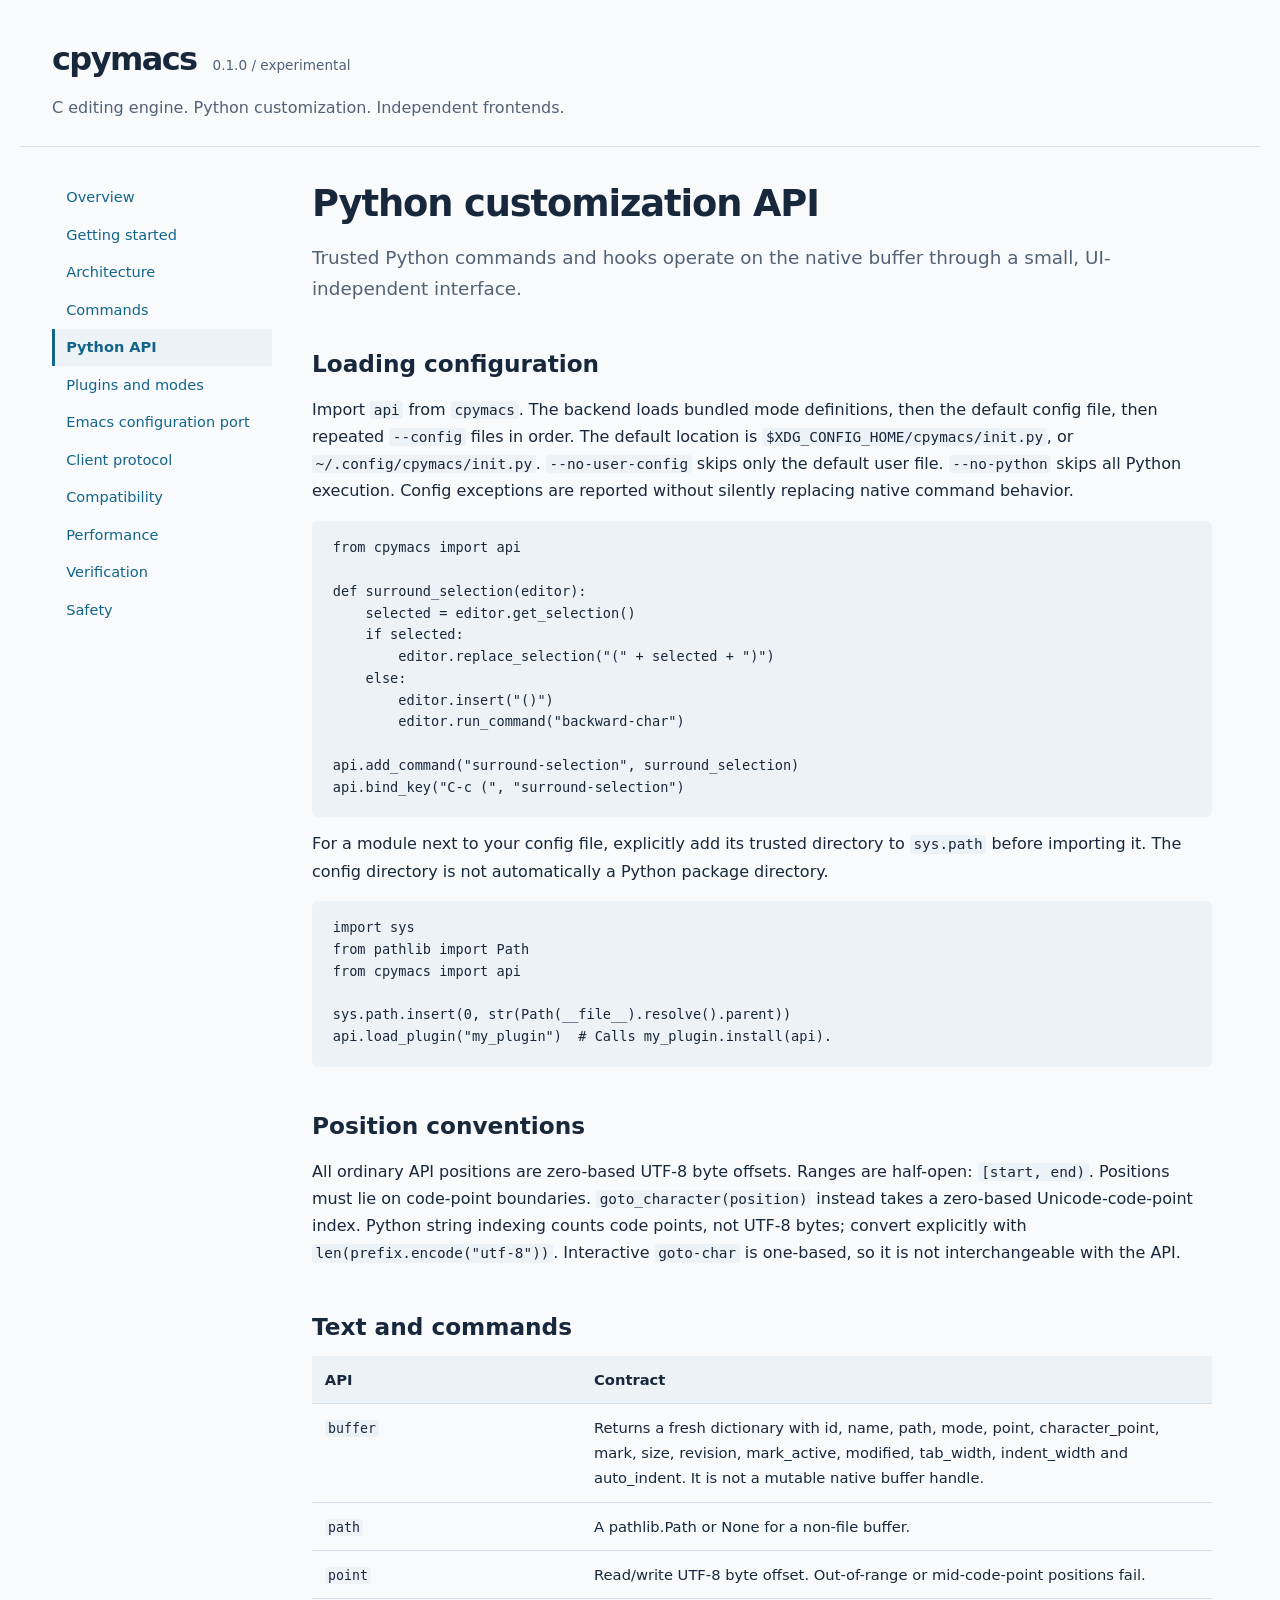
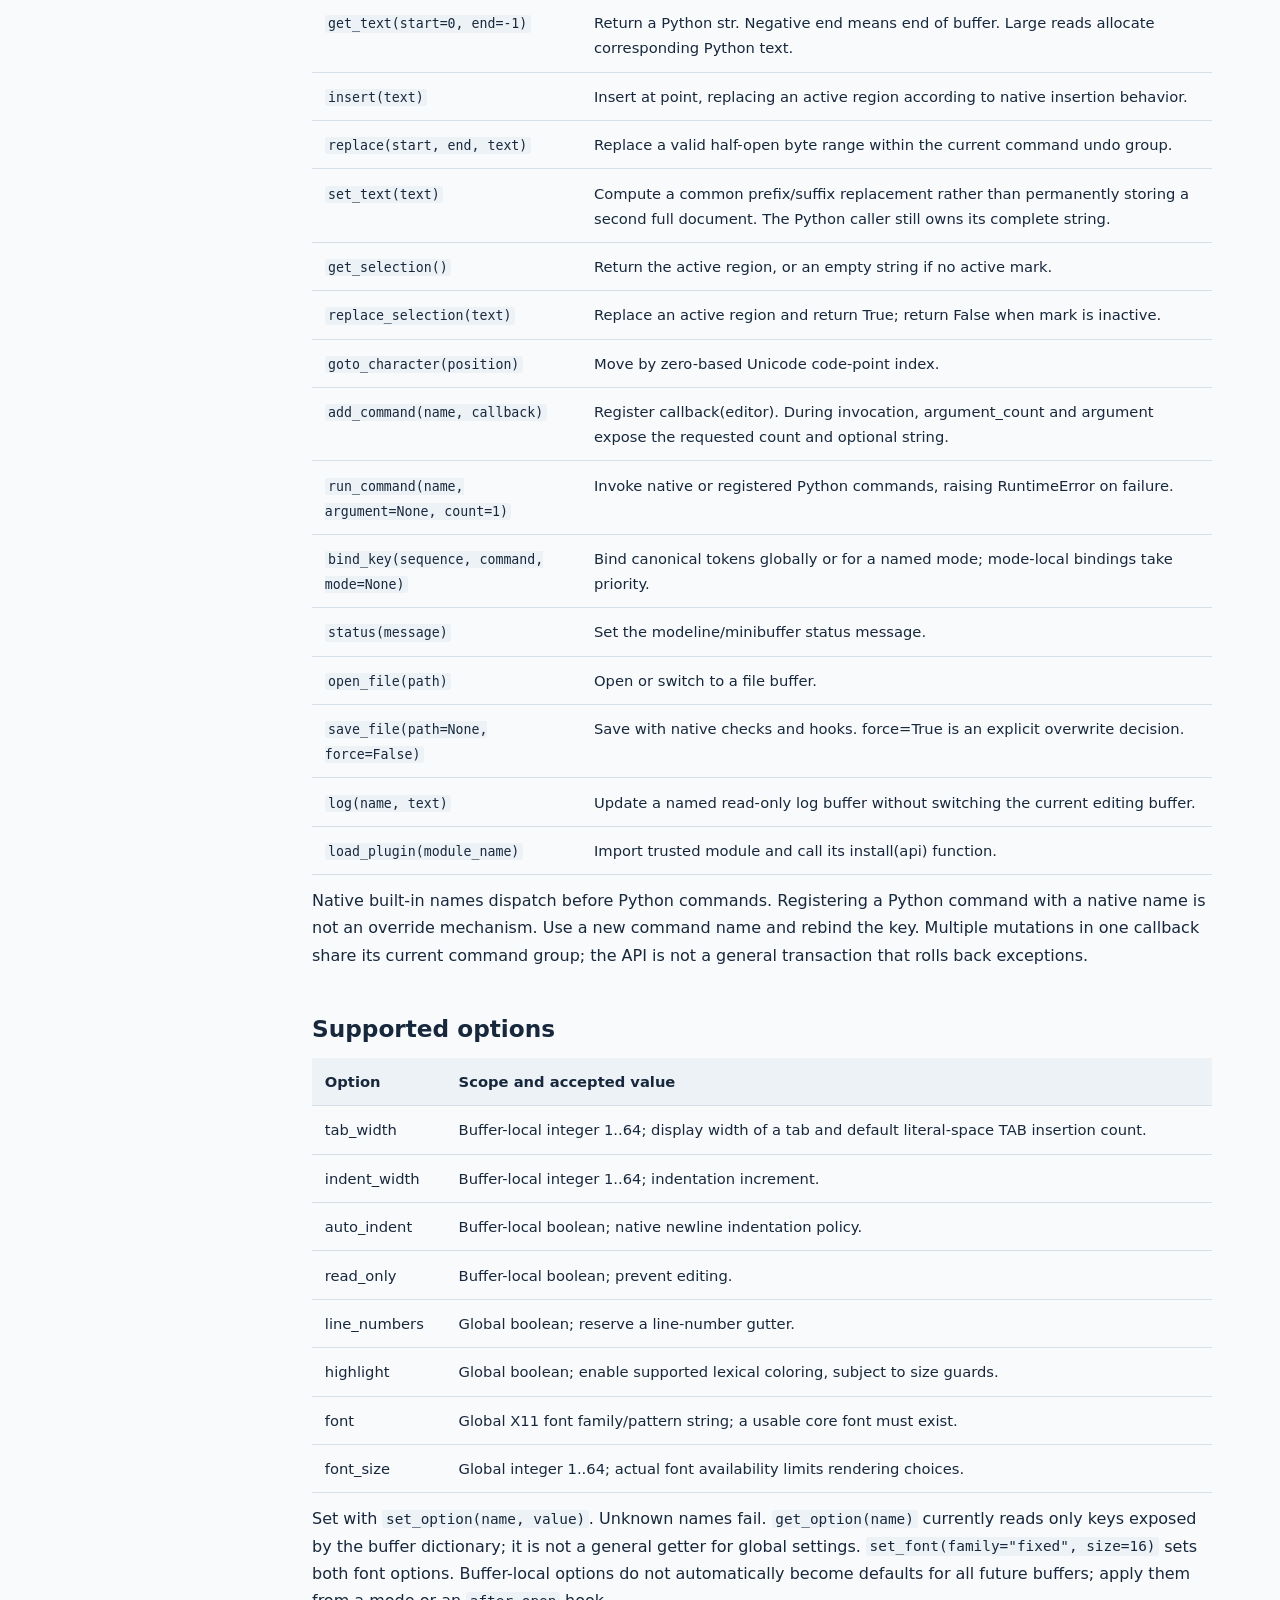
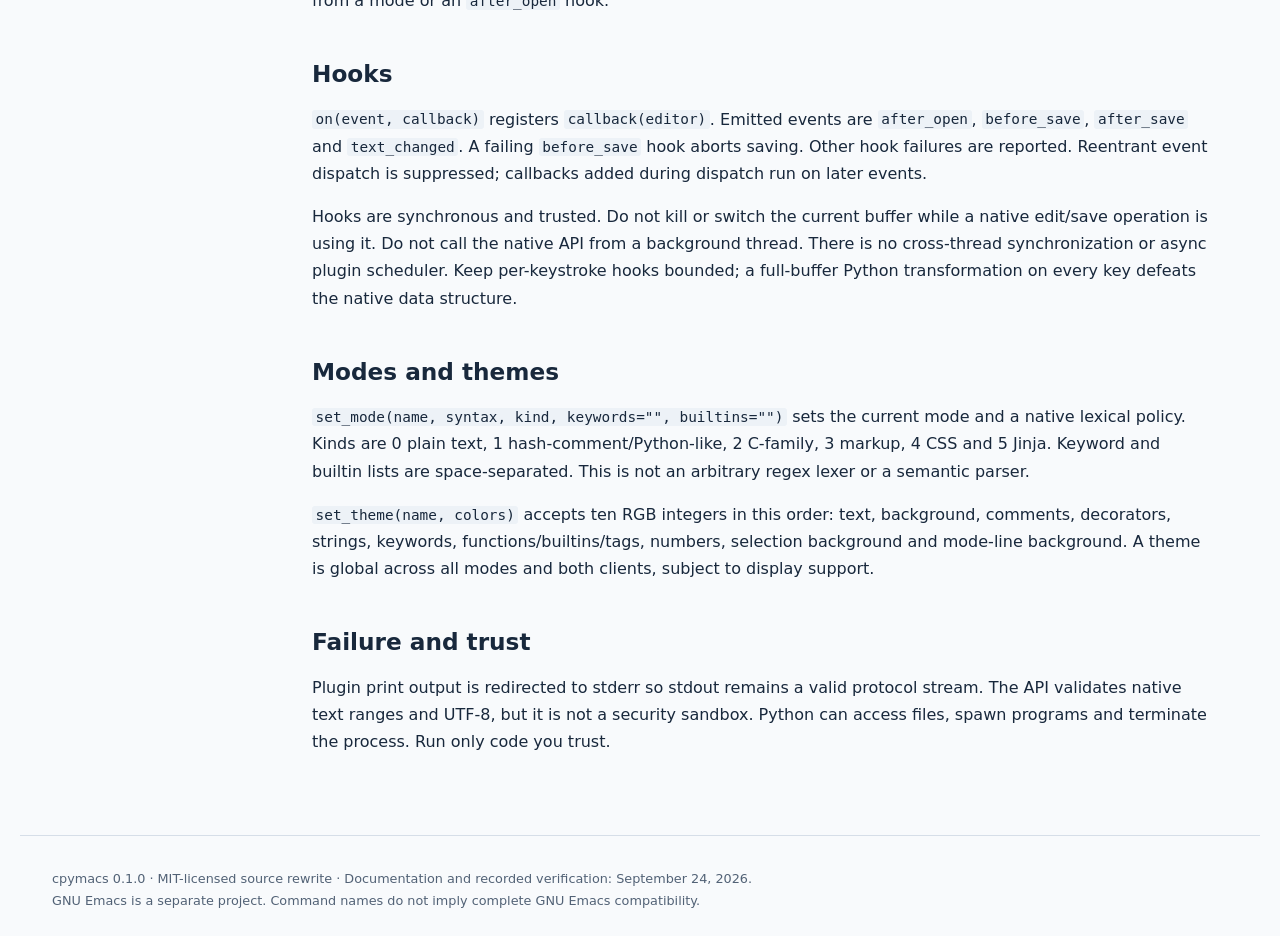
==== docs/api.html @ 04d6dc3b "add codes" ====
<!doctype html>
<html lang="en"><head><meta charset="utf-8"><meta name="viewport" content="width=device-width, initial-scale=1"><meta name="description" content="Trusted Python commands and hooks operate on the native buffer through a small, UI-independent interface."><title>Python customization API | cpymacs</title><link rel="stylesheet" href="style.css"></head>
<body><a class="skip" href="#content">Skip to content</a><header><a class="brand" href="index.html">cpymacs</a><span class="version">0.1.0 / experimental</span><p>C editing engine. Python customization. Independent frontends.</p></header>
<div class="layout"><nav aria-label="Documentation"><a href="index.html">Overview</a><a href="getting-started.html">Getting started</a><a href="architecture.html">Architecture</a><a href="commands.html">Commands</a><a href="api.html" aria-current="page">Python API</a><a href="plugins.html">Plugins and modes</a><a href="migration.html">Emacs configuration port</a><a href="protocol.html">Client protocol</a><a href="compatibility.html">Compatibility</a><a href="performance.html">Performance</a><a href="verification.html">Verification</a><a href="safety.html">Safety</a></nav><main id="content"><h1>Python customization API</h1><p class="lede">Trusted Python commands and hooks operate on the native buffer through a small, UI-independent interface.</p><h2>Loading configuration</h2><p>Import <code>api</code> from <code>cpymacs</code>. The backend loads bundled mode definitions, then the default config file, then repeated <code>--config</code> files in order. The default location is <code>$XDG_CONFIG_HOME/cpymacs/init.py</code>, or <code>~/.config/cpymacs/init.py</code>. <code>--no-user-config</code> skips only the default user file. <code>--no-python</code> skips all Python execution. Config exceptions are reported without silently replacing native command behavior.</p><pre><code class="language-python">from cpymacs import api

def surround_selection(editor):
    selected = editor.get_selection()
    if selected:
        editor.replace_selection(&quot;(&quot; + selected + &quot;)&quot;)
    else:
        editor.insert(&quot;()&quot;)
        editor.run_command(&quot;backward-char&quot;)

api.add_command(&quot;surround-selection&quot;, surround_selection)
api.bind_key(&quot;C-c (&quot;, &quot;surround-selection&quot;)</code></pre>
<p>For a module next to your config file, explicitly add its trusted directory to <code>sys.path</code> before importing it. The config directory is not automatically a Python package directory.</p><pre><code class="language-python">import sys
from pathlib import Path
from cpymacs import api

sys.path.insert(0, str(Path(__file__).resolve().parent))
api.load_plugin(&quot;my_plugin&quot;)  # Calls my_plugin.install(api).</code></pre>
<h2>Position conventions</h2><p>All ordinary API positions are zero-based UTF-8 byte offsets. Ranges are half-open: <code>[start, end)</code>. Positions must lie on code-point boundaries. <code>goto_character(position)</code> instead takes a zero-based Unicode-code-point index. Python string indexing counts code points, not UTF-8 bytes; convert explicitly with <code>len(prefix.encode("utf-8"))</code>. Interactive <code>goto-char</code> is one-based, so it is not interchangeable with the API.</p>
<h2>Text and commands</h2><div class="table-scroll"><table><thead><tr><th scope="col">API</th><th scope="col">Contract</th></tr></thead><tbody><tr><td><code>buffer</code></td><td>Returns a fresh dictionary with id, name, path, mode, point, character_point, mark, size, revision, mark_active, modified, tab_width, indent_width and auto_indent. It is not a mutable native buffer handle.</td></tr><tr><td><code>path</code></td><td>A pathlib.Path or None for a non-file buffer.</td></tr><tr><td><code>point</code></td><td>Read/write UTF-8 byte offset. Out-of-range or mid-code-point positions fail.</td></tr><tr><td><code>get_text(start=0, end=-1)</code></td><td>Return a Python str. Negative end means end of buffer. Large reads allocate corresponding Python text.</td></tr><tr><td><code>insert(text)</code></td><td>Insert at point, replacing an active region according to native insertion behavior.</td></tr><tr><td><code>replace(start, end, text)</code></td><td>Replace a valid half-open byte range within the current command undo group.</td></tr><tr><td><code>set_text(text)</code></td><td>Compute a common prefix/suffix replacement rather than permanently storing a second full document. The Python caller still owns its complete string.</td></tr><tr><td><code>get_selection()</code></td><td>Return the active region, or an empty string if no active mark.</td></tr><tr><td><code>replace_selection(text)</code></td><td>Replace an active region and return True; return False when mark is inactive.</td></tr><tr><td><code>goto_character(position)</code></td><td>Move by zero-based Unicode code-point index.</td></tr><tr><td><code>add_command(name, callback)</code></td><td>Register callback(editor). During invocation, argument_count and argument expose the requested count and optional string.</td></tr><tr><td><code>run_command(name, argument=None, count=1)</code></td><td>Invoke native or registered Python commands, raising RuntimeError on failure.</td></tr><tr><td><code>bind_key(sequence, command, mode=None)</code></td><td>Bind canonical tokens globally or for a named mode; mode-local bindings take priority.</td></tr><tr><td><code>status(message)</code></td><td>Set the modeline/minibuffer status message.</td></tr><tr><td><code>open_file(path)</code></td><td>Open or switch to a file buffer.</td></tr><tr><td><code>save_file(path=None, force=False)</code></td><td>Save with native checks and hooks. force=True is an explicit overwrite decision.</td></tr><tr><td><code>log(name, text)</code></td><td>Update a named read-only log buffer without switching the current editing buffer.</td></tr><tr><td><code>load_plugin(module_name)</code></td><td>Import trusted module and call its install(api) function.</td></tr></tbody></table></div>
<p>Native built-in names dispatch before Python commands. Registering a Python command with a native name is not an override mechanism. Use a new command name and rebind the key. Multiple mutations in one callback share its current command group; the API is not a general transaction that rolls back exceptions.</p>
<h2>Supported options</h2><div class="table-scroll"><table><thead><tr><th scope="col">Option</th><th scope="col">Scope and accepted value</th></tr></thead><tbody><tr><td>tab_width</td><td>Buffer-local integer 1..64; display width of a tab and default literal-space TAB insertion count.</td></tr><tr><td>indent_width</td><td>Buffer-local integer 1..64; indentation increment.</td></tr><tr><td>auto_indent</td><td>Buffer-local boolean; native newline indentation policy.</td></tr><tr><td>read_only</td><td>Buffer-local boolean; prevent editing.</td></tr><tr><td>line_numbers</td><td>Global boolean; reserve a line-number gutter.</td></tr><tr><td>highlight</td><td>Global boolean; enable supported lexical coloring, subject to size guards.</td></tr><tr><td>font</td><td>Global X11 font family/pattern string; a usable core font must exist.</td></tr><tr><td>font_size</td><td>Global integer 1..64; actual font availability limits rendering choices.</td></tr></tbody></table></div>
<p>Set with <code>set_option(name, value)</code>. Unknown names fail. <code>get_option(name)</code> currently reads only keys exposed by the buffer dictionary; it is not a general getter for global settings. <code>set_font(family="fixed", size=16)</code> sets both font options. Buffer-local options do not automatically become defaults for all future buffers; apply them from a mode or an <code>after_open</code> hook.</p>
<h2>Hooks</h2><p><code>on(event, callback)</code> registers <code>callback(editor)</code>. Emitted events are <code>after_open</code>, <code>before_save</code>, <code>after_save</code> and <code>text_changed</code>. A failing <code>before_save</code> hook aborts saving. Other hook failures are reported. Reentrant event dispatch is suppressed; callbacks added during dispatch run on later events.</p>
<p>Hooks are synchronous and trusted. Do not kill or switch the current buffer while a native edit/save operation is using it. Do not call the native API from a background thread. There is no cross-thread synchronization or async plugin scheduler. Keep per-keystroke hooks bounded; a full-buffer Python transformation on every key defeats the native data structure.</p>
<h2>Modes and themes</h2><p><code>set_mode(name, syntax, kind, keywords="", builtins="")</code> sets the current mode and a native lexical policy. Kinds are 0 plain text, 1 hash-comment/Python-like, 2 C-family, 3 markup, 4 CSS and 5 Jinja. Keyword and builtin lists are space-separated. This is not an arbitrary regex lexer or a semantic parser.</p>
<p><code>set_theme(name, colors)</code> accepts ten RGB integers in this order: text, background, comments, decorators, strings, keywords, functions/builtins/tags, numbers, selection background and mode-line background. A theme is global across all modes and both clients, subject to display support.</p>
<h2>Failure and trust</h2><p>Plugin print output is redirected to stderr so stdout remains a valid protocol stream. The API validates native text ranges and UTF-8, but it is not a security sandbox. Python can access files, spawn programs and terminate the process. Run only code you trust.</p></main></div>
<footer>cpymacs 0.1.0 · MIT-licensed source rewrite · Documentation and recorded verification: September 24, 2026.<br>GNU Emacs is a separate project. Command names do not imply complete GNU Emacs compatibility.</footer></body></html>
---- docs/style.css ----
:root{color-scheme:light dark;--bg:#f8fafc;--surface:#ffffff;--fg:#18283c;--muted:#526276;--accent:#12658a;--line:#d6dee8;--code:#edf2f7;--notice:#fff2d4}
*{box-sizing:border-box}body{margin:0;background:var(--bg);color:var(--fg);font:16px/1.7 system-ui,-apple-system,BlinkMacSystemFont,"Segoe UI",sans-serif}a{color:var(--accent);text-underline-offset:.18em}header,footer{max-width:1240px;margin:auto;padding:2rem 2rem 1.5rem}header{border-bottom:1px solid var(--line)}header p{margin:.5rem 0 0;color:var(--muted)}.brand{font-size:2rem;font-weight:800;letter-spacing:-.05em;text-decoration:none;color:var(--fg)}.version{margin-left:1rem;color:var(--muted);font-size:.85rem}.layout{max-width:1240px;display:grid;grid-template-columns:220px minmax(0,1fr);gap:2.5rem;padding:2rem;margin:auto}nav{display:flex;flex-direction:column;align-self:start;position:sticky;top:1rem;font-size:.91rem}nav a{padding:.4rem .7rem;border-left:3px solid transparent;text-decoration:none}nav a[aria-current=page]{border-color:var(--accent);background:var(--code);font-weight:650}main{min-width:0;max-width:900px}h1{font-size:2.3rem;line-height:1.2;letter-spacing:-.03em;margin:.2rem 0 1rem}h2{font-size:1.45rem;margin:2.2rem 0 .6rem;padding-top:.3rem}h3{font-size:1.1rem;margin:1.5rem 0 .4rem}.lede{font-size:1.15rem;color:var(--muted)}p{margin:.75rem 0 1rem}pre{background:var(--code);padding:1.1rem 1.3rem;border-radius:6px;overflow-x:auto;line-height:1.6;font-size:.85rem}code{font: .9em ui-monospace,"Cascadia Code","DejaVu Sans Mono",monospace}p code,li code,td code{background:var(--code);padding:.08em .25em;border-radius:3px}pre code{font-size:inherit}.notice{background:var(--notice);border-left:4px solid #ad7b0a;padding:1rem 1.2rem;margin:1.5rem 0}.notice p{margin:.2rem 0}.table-scroll{overflow-x:auto}table{width:100%;border-collapse:collapse;font-size:.92rem}th,td{padding:.7rem .8rem;border-bottom:1px solid var(--line);text-align:left;vertical-align:top}th{background:var(--code)}.columns{columns:2;column-gap:2rem}.columns li{break-inside:avoid}footer{color:var(--muted);border-top:1px solid var(--line);font-size:.8rem;margin-top:2rem}.skip{position:absolute;left:-9999px}.skip:focus{left:1rem;top:1rem;background:var(--surface);padding:1rem;z-index:10}a:focus-visible{outline:2px solid var(--accent);outline-offset:3px}hr{border:0;border-top:1px solid var(--line);margin:2rem 0}
@media(prefers-color-scheme:dark){:root{--bg:#121923;--surface:#182230;--fg:#e6edf6;--muted:#a6b4c6;--accent:#78cef1;--line:#344357;--code:#202c3b;--notice:#352d1e}}
@media(max-width:800px){header,footer{padding:1.4rem}.layout{display:block;padding:1.4rem}nav{position:static;display:flex;flex-direction:row;flex-wrap:wrap;gap:.1rem;margin-bottom:2rem}nav a{padding:.3rem .5rem;font-size:.8rem}h1{font-size:1.9rem}.columns{columns:1}.version{display:block;margin:0}}
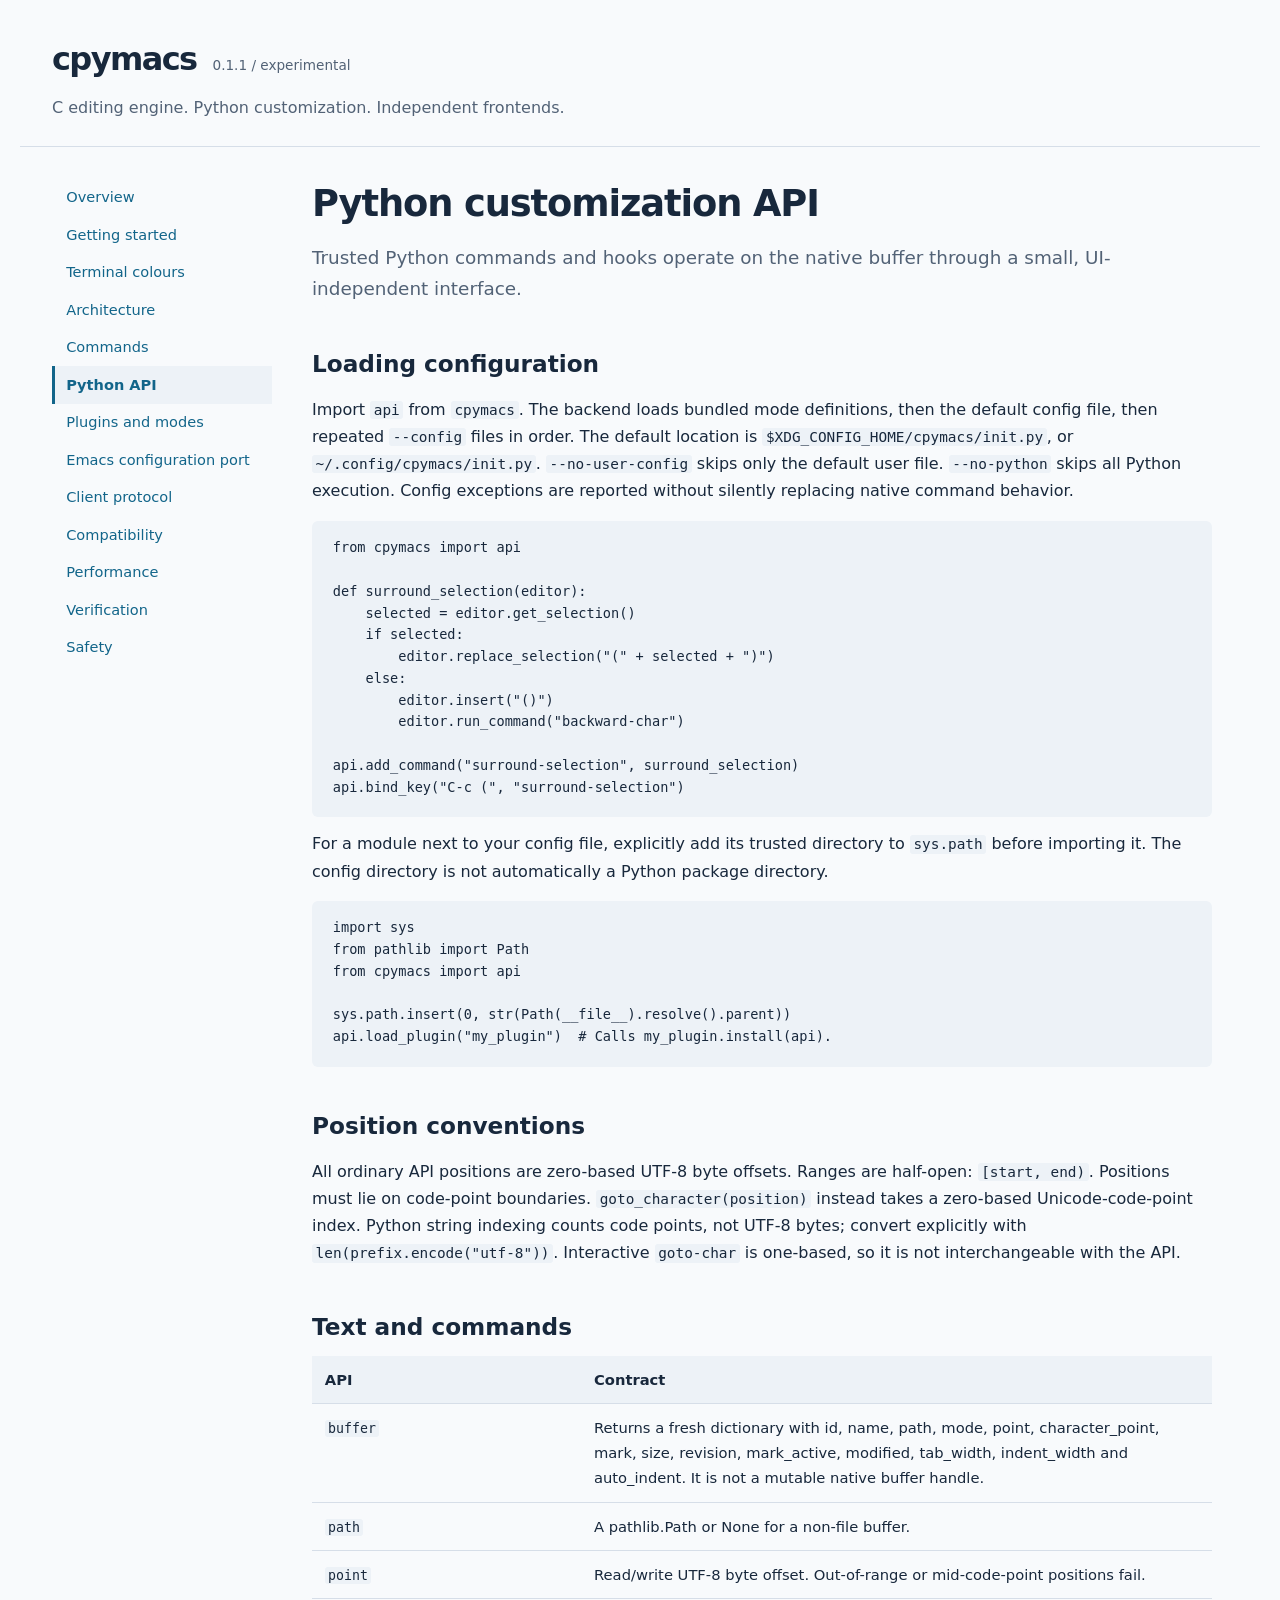
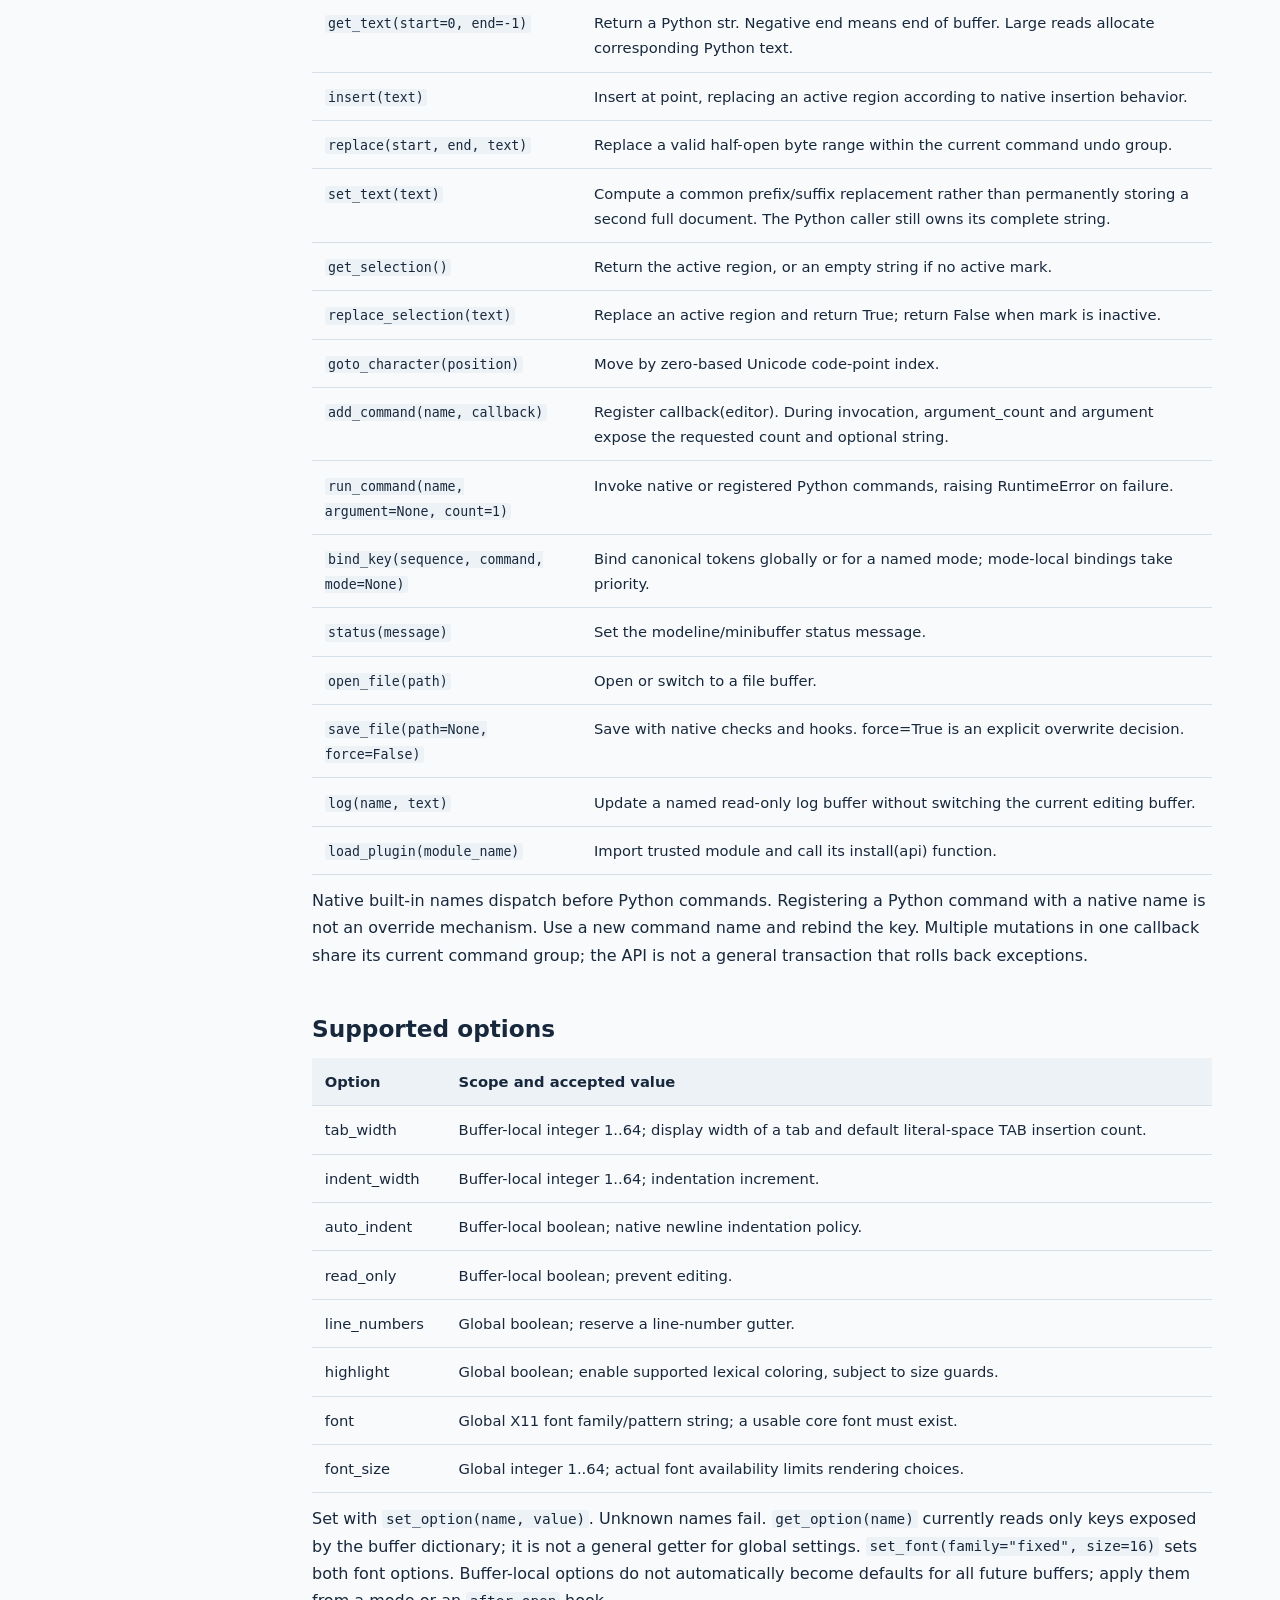
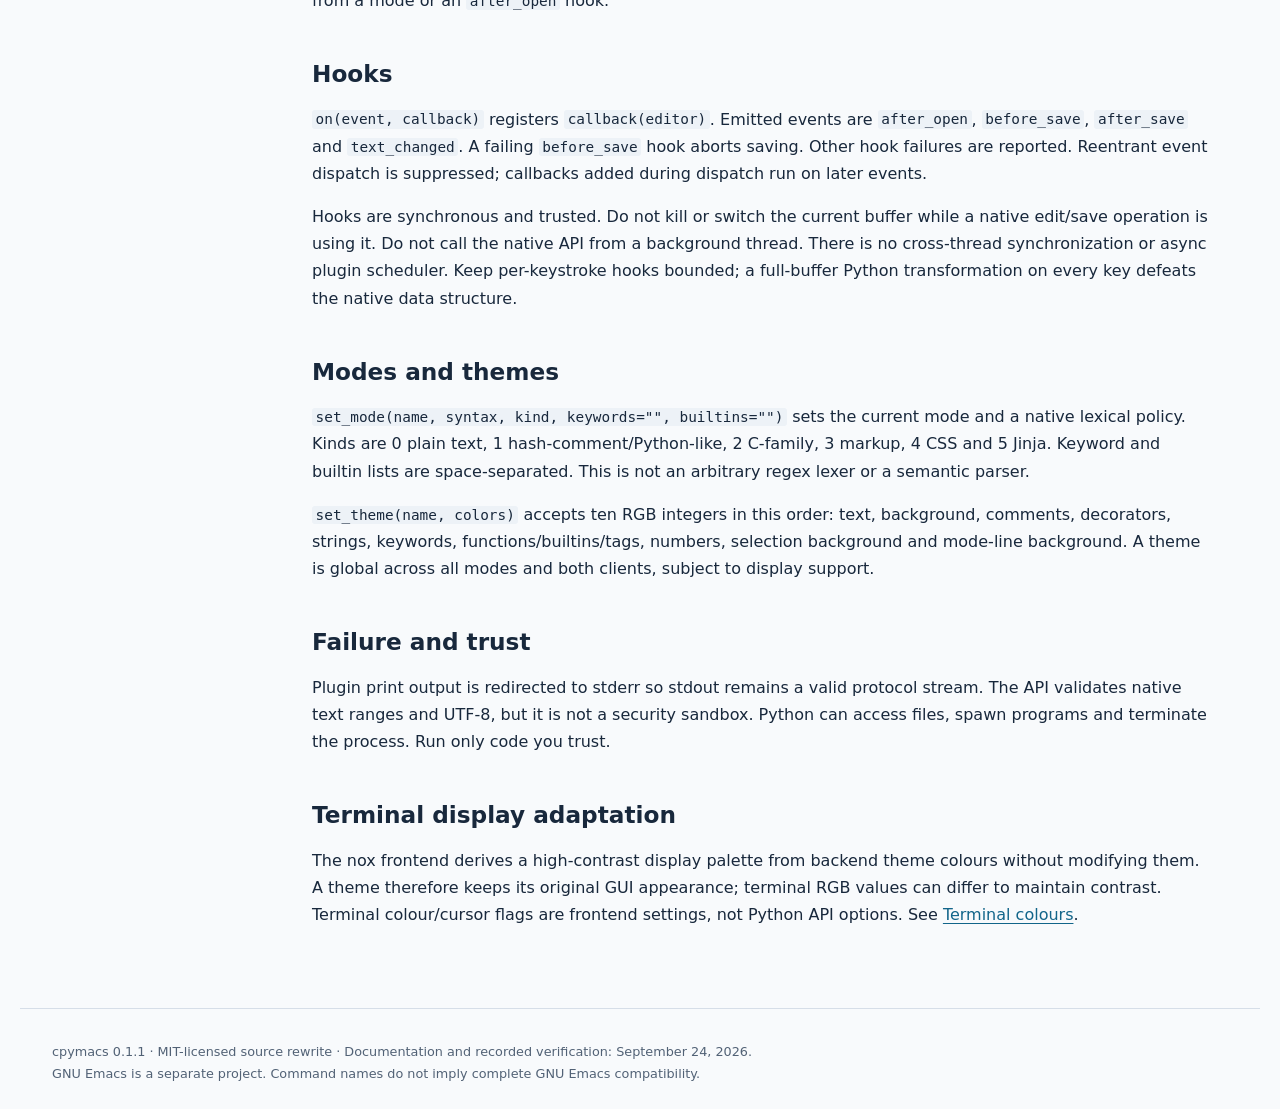
==== commit 34f1eb65: "update" ====
--- a/docs/api.html
+++ b/docs/api.html
@@ -1,7 +1,7 @@
 <!doctype html>
 <html lang="en"><head><meta charset="utf-8"><meta name="viewport" content="width=device-width, initial-scale=1"><meta name="description" content="Trusted Python commands and hooks operate on the native buffer through a small, UI-independent interface."><title>Python customization API | cpymacs</title><link rel="stylesheet" href="style.css"></head>
-<body><a class="skip" href="#content">Skip to content</a><header><a class="brand" href="index.html">cpymacs</a><span class="version">0.1.0 / experimental</span><p>C editing engine. Python customization. Independent frontends.</p></header>
-<div class="layout"><nav aria-label="Documentation"><a href="index.html">Overview</a><a href="getting-started.html">Getting started</a><a href="architecture.html">Architecture</a><a href="commands.html">Commands</a><a href="api.html" aria-current="page">Python API</a><a href="plugins.html">Plugins and modes</a><a href="migration.html">Emacs configuration port</a><a href="protocol.html">Client protocol</a><a href="compatibility.html">Compatibility</a><a href="performance.html">Performance</a><a href="verification.html">Verification</a><a href="safety.html">Safety</a></nav><main id="content"><h1>Python customization API</h1><p class="lede">Trusted Python commands and hooks operate on the native buffer through a small, UI-independent interface.</p><h2>Loading configuration</h2><p>Import <code>api</code> from <code>cpymacs</code>. The backend loads bundled mode definitions, then the default config file, then repeated <code>--config</code> files in order. The default location is <code>$XDG_CONFIG_HOME/cpymacs/init.py</code>, or <code>~/.config/cpymacs/init.py</code>. <code>--no-user-config</code> skips only the default user file. <code>--no-python</code> skips all Python execution. Config exceptions are reported without silently replacing native command behavior.</p><pre><code class="language-python">from cpymacs import api
+<body><a class="skip" href="#content">Skip to content</a><header><a class="brand" href="index.html">cpymacs</a><span class="version">0.1.1 / experimental</span><p>C editing engine. Python customization. Independent frontends.</p></header>
+<div class="layout"><nav aria-label="Documentation"><a href="index.html">Overview</a><a href="getting-started.html">Getting started</a><a href="terminal-colors.html">Terminal colours</a><a href="architecture.html">Architecture</a><a href="commands.html">Commands</a><a href="api.html" aria-current="page">Python API</a><a href="plugins.html">Plugins and modes</a><a href="migration.html">Emacs configuration port</a><a href="protocol.html">Client protocol</a><a href="compatibility.html">Compatibility</a><a href="performance.html">Performance</a><a href="verification.html">Verification</a><a href="safety.html">Safety</a></nav><main id="content"><h1>Python customization API</h1><p class="lede">Trusted Python commands and hooks operate on the native buffer through a small, UI-independent interface.</p><h2>Loading configuration</h2><p>Import <code>api</code> from <code>cpymacs</code>. The backend loads bundled mode definitions, then the default config file, then repeated <code>--config</code> files in order. The default location is <code>$XDG_CONFIG_HOME/cpymacs/init.py</code>, or <code>~/.config/cpymacs/init.py</code>. <code>--no-user-config</code> skips only the default user file. <code>--no-python</code> skips all Python execution. Config exceptions are reported without silently replacing native command behavior.</p><pre><code class="language-python">from cpymacs import api
 
 def surround_selection(editor):
     selected = editor.get_selection()
@@ -28,5 +28,5 @@
 <p>Hooks are synchronous and trusted. Do not kill or switch the current buffer while a native edit/save operation is using it. Do not call the native API from a background thread. There is no cross-thread synchronization or async plugin scheduler. Keep per-keystroke hooks bounded; a full-buffer Python transformation on every key defeats the native data structure.</p>
 <h2>Modes and themes</h2><p><code>set_mode(name, syntax, kind, keywords="", builtins="")</code> sets the current mode and a native lexical policy. Kinds are 0 plain text, 1 hash-comment/Python-like, 2 C-family, 3 markup, 4 CSS and 5 Jinja. Keyword and builtin lists are space-separated. This is not an arbitrary regex lexer or a semantic parser.</p>
 <p><code>set_theme(name, colors)</code> accepts ten RGB integers in this order: text, background, comments, decorators, strings, keywords, functions/builtins/tags, numbers, selection background and mode-line background. A theme is global across all modes and both clients, subject to display support.</p>
-<h2>Failure and trust</h2><p>Plugin print output is redirected to stderr so stdout remains a valid protocol stream. The API validates native text ranges and UTF-8, but it is not a security sandbox. Python can access files, spawn programs and terminate the process. Run only code you trust.</p></main></div>
-<footer>cpymacs 0.1.0 · MIT-licensed source rewrite · Documentation and recorded verification: September 24, 2026.<br>GNU Emacs is a separate project. Command names do not imply complete GNU Emacs compatibility.</footer></body></html>+<h2>Failure and trust</h2><p>Plugin print output is redirected to stderr so stdout remains a valid protocol stream. The API validates native text ranges and UTF-8, but it is not a security sandbox. Python can access files, spawn programs and terminate the process. Run only code you trust.</p><h2>Terminal display adaptation</h2><p>The nox frontend derives a high-contrast display palette from backend theme colours without modifying them. A theme therefore keeps its original GUI appearance; terminal RGB values can differ to maintain contrast. Terminal colour/cursor flags are frontend settings, not Python API options. See <a href="terminal-colors.html">Terminal colours</a>.</p></main></div>
+<footer>cpymacs 0.1.1 · MIT-licensed source rewrite · Documentation and recorded verification: September 24, 2026.<br>GNU Emacs is a separate project. Command names do not imply complete GNU Emacs compatibility.</footer></body></html>
--- a/docs/style.css
+++ b/docs/style.css
@@ -3,3 +3,5 @@
 *{box-sizing:border-box}body{margin:0;background:var(--bg);color:var(--fg);font:16px/1.7 system-ui,-apple-system,BlinkMacSystemFont,"Segoe UI",sans-serif}a{color:var(--accent);text-underline-offset:.18em}header,footer{max-width:1240px;margin:auto;padding:2rem 2rem 1.5rem}header{border-bottom:1px solid var(--line)}header p{margin:.5rem 0 0;color:var(--muted)}.brand{font-size:2rem;font-weight:800;letter-spacing:-.05em;text-decoration:none;color:var(--fg)}.version{margin-left:1rem;color:var(--muted);font-size:.85rem}.layout{max-width:1240px;display:grid;grid-template-columns:220px minmax(0,1fr);gap:2.5rem;padding:2rem;margin:auto}nav{display:flex;flex-direction:column;align-self:start;position:sticky;top:1rem;font-size:.91rem}nav a{padding:.4rem .7rem;border-left:3px solid transparent;text-decoration:none}nav a[aria-current=page]{border-color:var(--accent);background:var(--code);font-weight:650}main{min-width:0;max-width:900px}h1{font-size:2.3rem;line-height:1.2;letter-spacing:-.03em;margin:.2rem 0 1rem}h2{font-size:1.45rem;margin:2.2rem 0 .6rem;padding-top:.3rem}h3{font-size:1.1rem;margin:1.5rem 0 .4rem}.lede{font-size:1.15rem;color:var(--muted)}p{margin:.75rem 0 1rem}pre{background:var(--code);padding:1.1rem 1.3rem;border-radius:6px;overflow-x:auto;line-height:1.6;font-size:.85rem}code{font: .9em ui-monospace,"Cascadia Code","DejaVu Sans Mono",monospace}p code,li code,td code{background:var(--code);padding:.08em .25em;border-radius:3px}pre code{font-size:inherit}.notice{background:var(--notice);border-left:4px solid #ad7b0a;padding:1rem 1.2rem;margin:1.5rem 0}.notice p{margin:.2rem 0}.table-scroll{overflow-x:auto}table{width:100%;border-collapse:collapse;font-size:.92rem}th,td{padding:.7rem .8rem;border-bottom:1px solid var(--line);text-align:left;vertical-align:top}th{background:var(--code)}.columns{columns:2;column-gap:2rem}.columns li{break-inside:avoid}footer{color:var(--muted);border-top:1px solid var(--line);font-size:.8rem;margin-top:2rem}.skip{position:absolute;left:-9999px}.skip:focus{left:1rem;top:1rem;background:var(--surface);padding:1rem;z-index:10}a:focus-visible{outline:2px solid var(--accent);outline-offset:3px}hr{border:0;border-top:1px solid var(--line);margin:2rem 0}
 @media(prefers-color-scheme:dark){:root{--bg:#121923;--surface:#182230;--fg:#e6edf6;--muted:#a6b4c6;--accent:#78cef1;--line:#344357;--code:#202c3b;--notice:#352d1e}}
 @media(max-width:800px){header,footer{padding:1.4rem}.layout{display:block;padding:1.4rem}nav{position:static;display:flex;flex-direction:row;flex-wrap:wrap;gap:.1rem;margin-bottom:2rem}nav a{padding:.3rem .5rem;font-size:.8rem}h1{font-size:1.9rem}.columns{columns:1}.version{display:block;margin:0}}
+
+figure{margin:1.5rem 0}figure img{display:block;max-width:100%;height:auto;border:1px solid var(--line)}figcaption{font-size:.85rem;color:var(--muted);margin-top:.6rem}
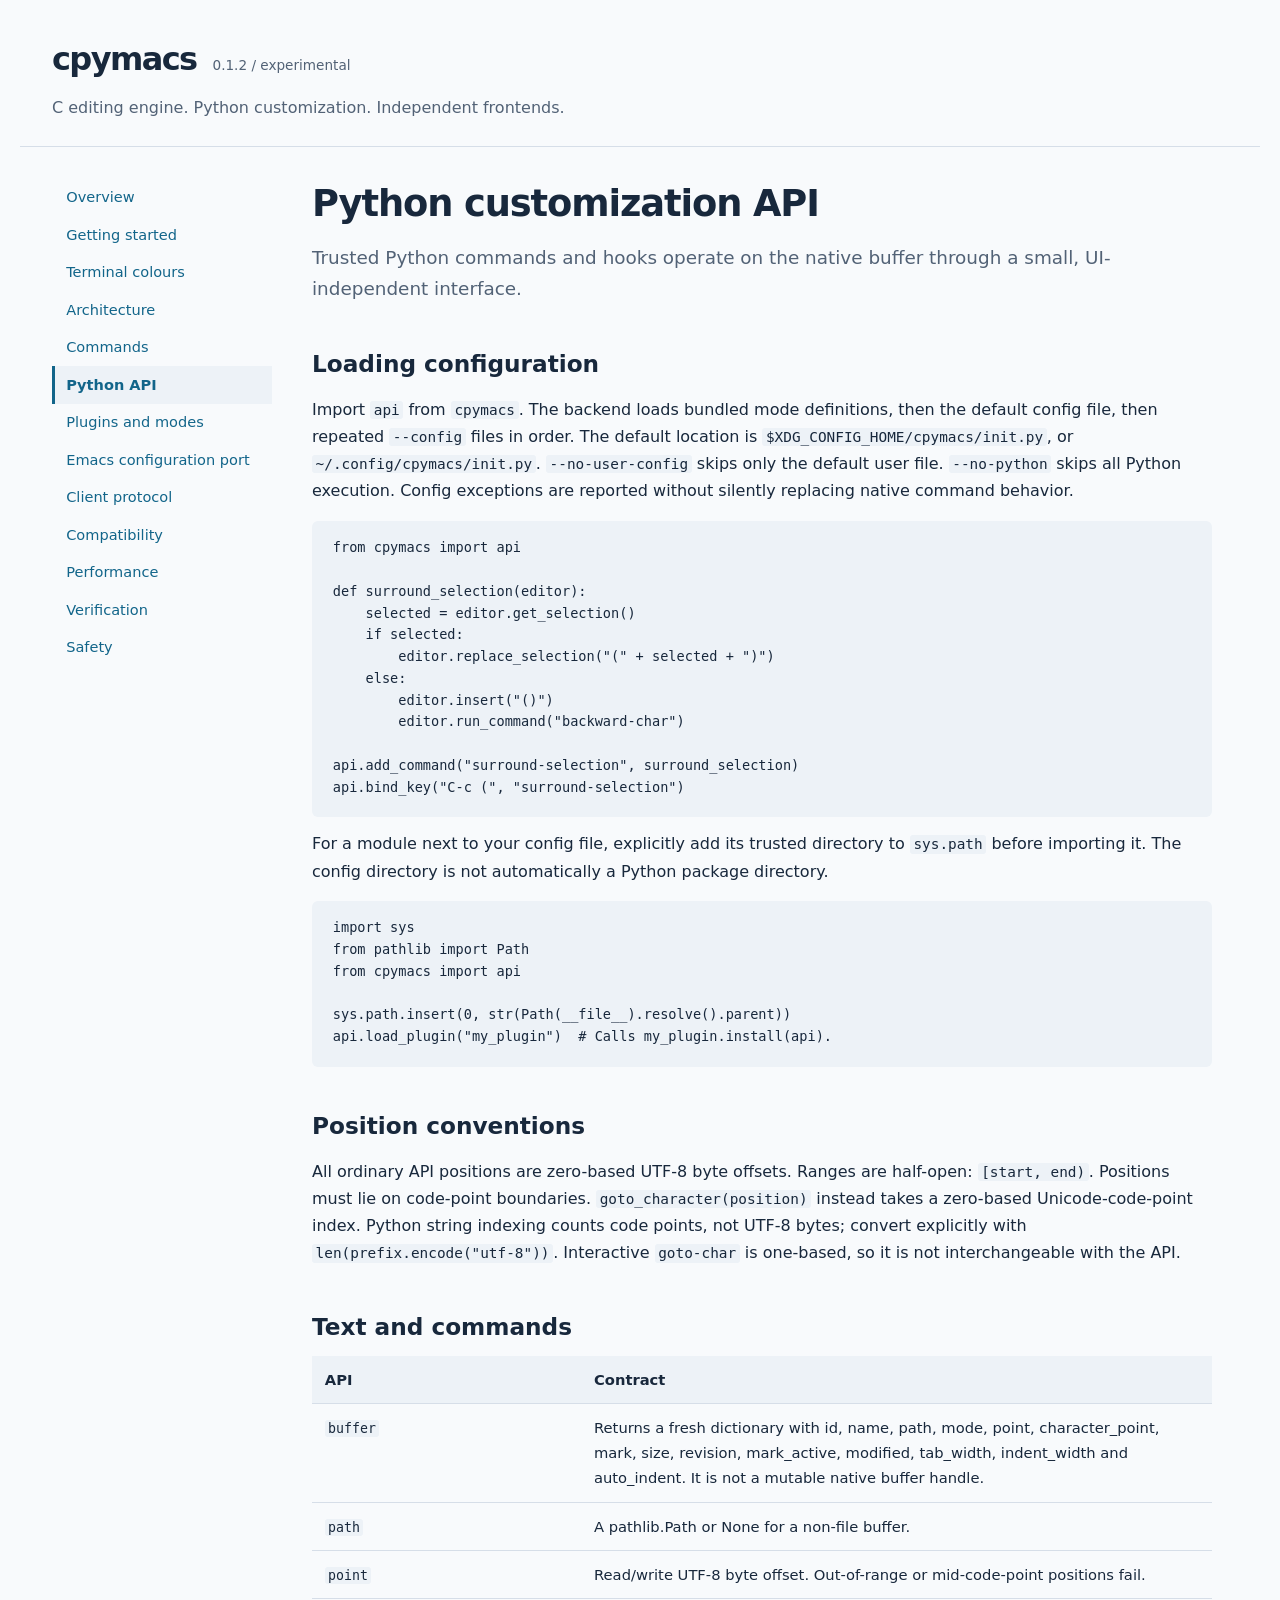
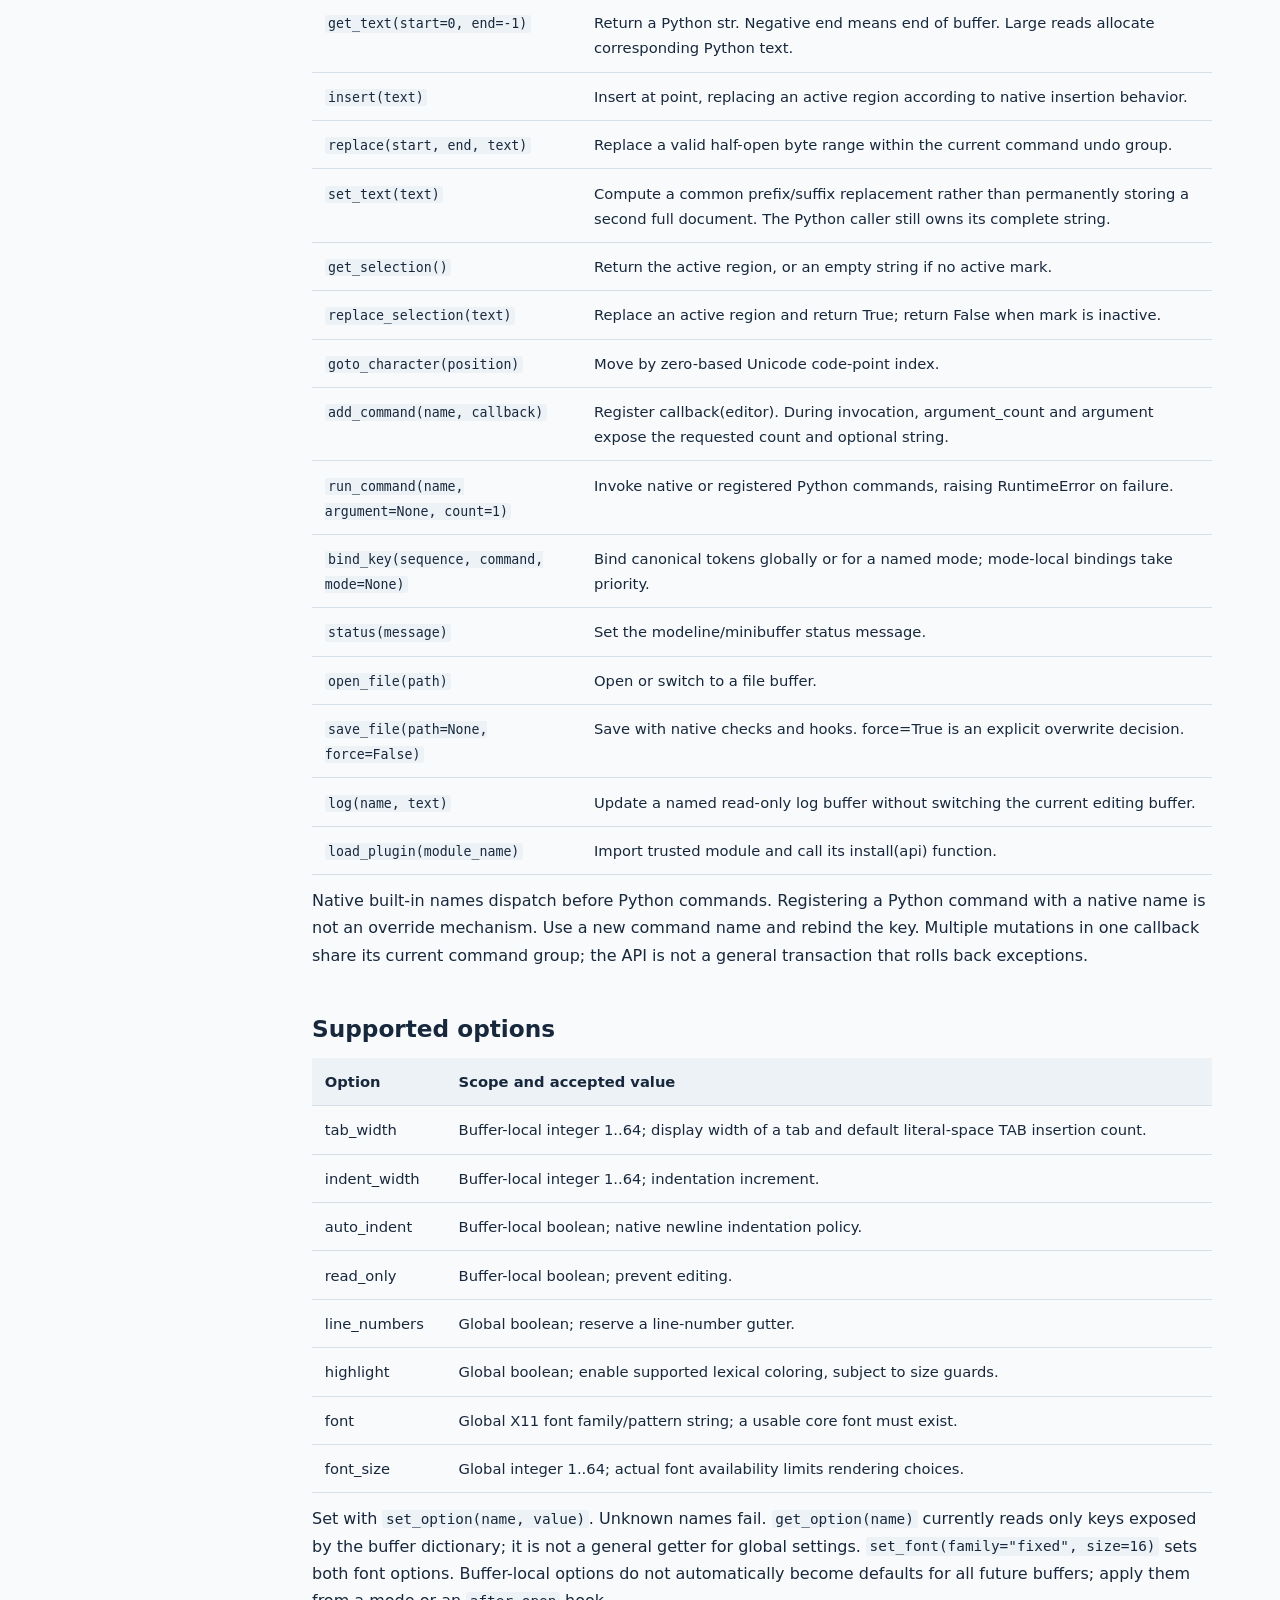
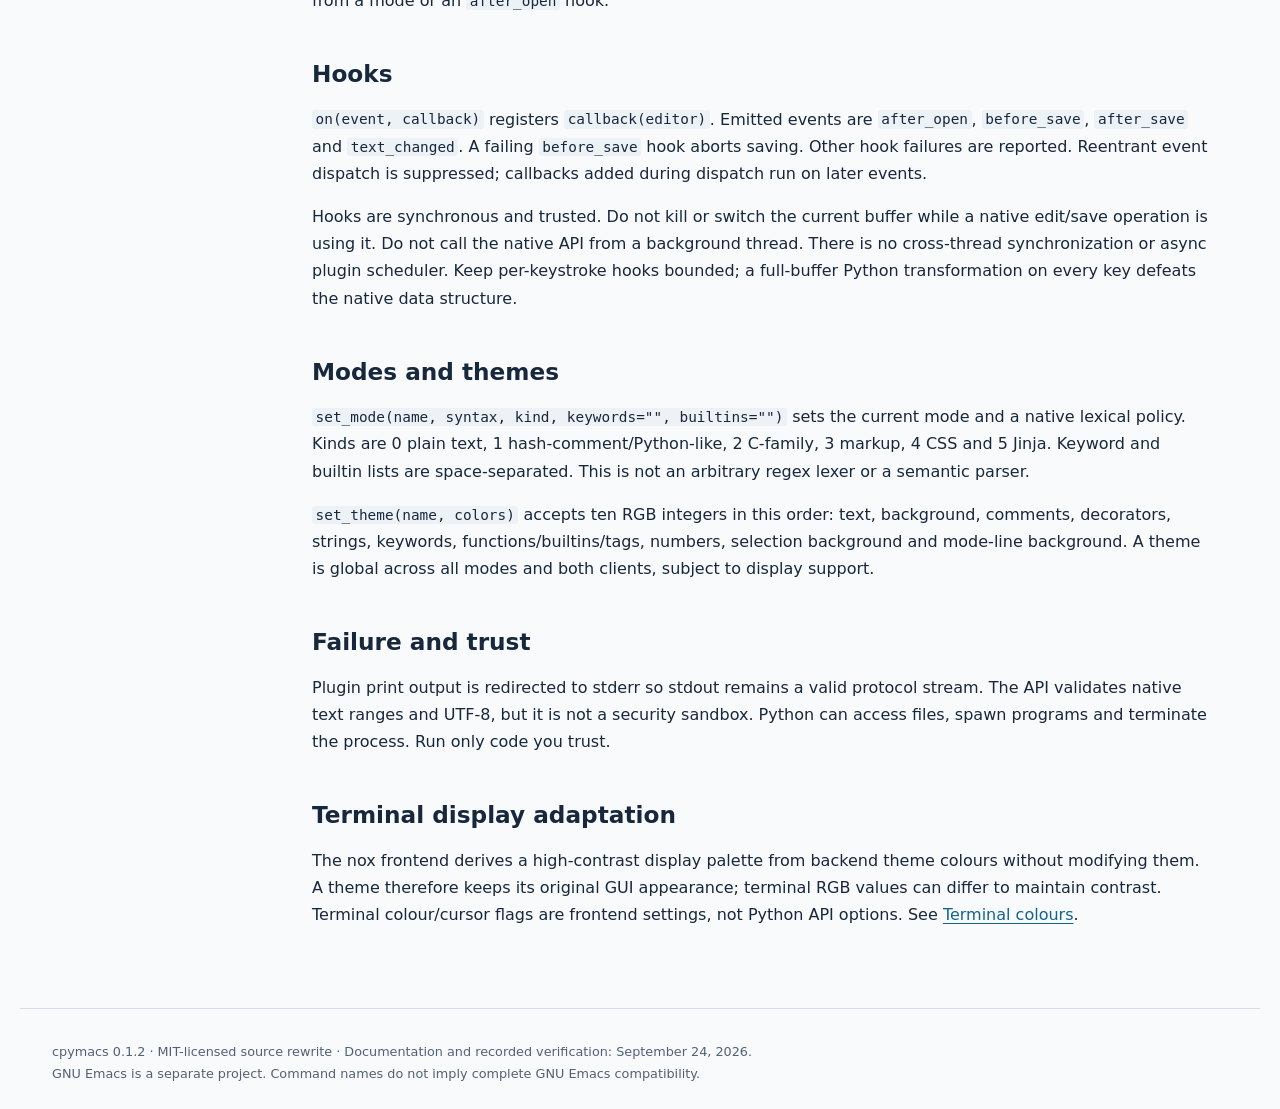
==== commit 73a26d3a: "update" ====
--- a/docs/api.html
+++ b/docs/api.html
@@ -1,6 +1,6 @@
 <!doctype html>
 <html lang="en"><head><meta charset="utf-8"><meta name="viewport" content="width=device-width, initial-scale=1"><meta name="description" content="Trusted Python commands and hooks operate on the native buffer through a small, UI-independent interface."><title>Python customization API | cpymacs</title><link rel="stylesheet" href="style.css"></head>
-<body><a class="skip" href="#content">Skip to content</a><header><a class="brand" href="index.html">cpymacs</a><span class="version">0.1.1 / experimental</span><p>C editing engine. Python customization. Independent frontends.</p></header>
+<body><a class="skip" href="#content">Skip to content</a><header><a class="brand" href="index.html">cpymacs</a><span class="version">0.1.2 / experimental</span><p>C editing engine. Python customization. Independent frontends.</p></header>
 <div class="layout"><nav aria-label="Documentation"><a href="index.html">Overview</a><a href="getting-started.html">Getting started</a><a href="terminal-colors.html">Terminal colours</a><a href="architecture.html">Architecture</a><a href="commands.html">Commands</a><a href="api.html" aria-current="page">Python API</a><a href="plugins.html">Plugins and modes</a><a href="migration.html">Emacs configuration port</a><a href="protocol.html">Client protocol</a><a href="compatibility.html">Compatibility</a><a href="performance.html">Performance</a><a href="verification.html">Verification</a><a href="safety.html">Safety</a></nav><main id="content"><h1>Python customization API</h1><p class="lede">Trusted Python commands and hooks operate on the native buffer through a small, UI-independent interface.</p><h2>Loading configuration</h2><p>Import <code>api</code> from <code>cpymacs</code>. The backend loads bundled mode definitions, then the default config file, then repeated <code>--config</code> files in order. The default location is <code>$XDG_CONFIG_HOME/cpymacs/init.py</code>, or <code>~/.config/cpymacs/init.py</code>. <code>--no-user-config</code> skips only the default user file. <code>--no-python</code> skips all Python execution. Config exceptions are reported without silently replacing native command behavior.</p><pre><code class="language-python">from cpymacs import api
 
 def surround_selection(editor):
@@ -29,4 +29,4 @@
 <h2>Modes and themes</h2><p><code>set_mode(name, syntax, kind, keywords="", builtins="")</code> sets the current mode and a native lexical policy. Kinds are 0 plain text, 1 hash-comment/Python-like, 2 C-family, 3 markup, 4 CSS and 5 Jinja. Keyword and builtin lists are space-separated. This is not an arbitrary regex lexer or a semantic parser.</p>
 <p><code>set_theme(name, colors)</code> accepts ten RGB integers in this order: text, background, comments, decorators, strings, keywords, functions/builtins/tags, numbers, selection background and mode-line background. A theme is global across all modes and both clients, subject to display support.</p>
 <h2>Failure and trust</h2><p>Plugin print output is redirected to stderr so stdout remains a valid protocol stream. The API validates native text ranges and UTF-8, but it is not a security sandbox. Python can access files, spawn programs and terminate the process. Run only code you trust.</p><h2>Terminal display adaptation</h2><p>The nox frontend derives a high-contrast display palette from backend theme colours without modifying them. A theme therefore keeps its original GUI appearance; terminal RGB values can differ to maintain contrast. Terminal colour/cursor flags are frontend settings, not Python API options. See <a href="terminal-colors.html">Terminal colours</a>.</p></main></div>
-<footer>cpymacs 0.1.1 · MIT-licensed source rewrite · Documentation and recorded verification: September 24, 2026.<br>GNU Emacs is a separate project. Command names do not imply complete GNU Emacs compatibility.</footer></body></html>+<footer>cpymacs 0.1.2 · MIT-licensed source rewrite · Documentation and recorded verification: September 24, 2026.<br>GNU Emacs is a separate project. Command names do not imply complete GNU Emacs compatibility.</footer></body></html>
